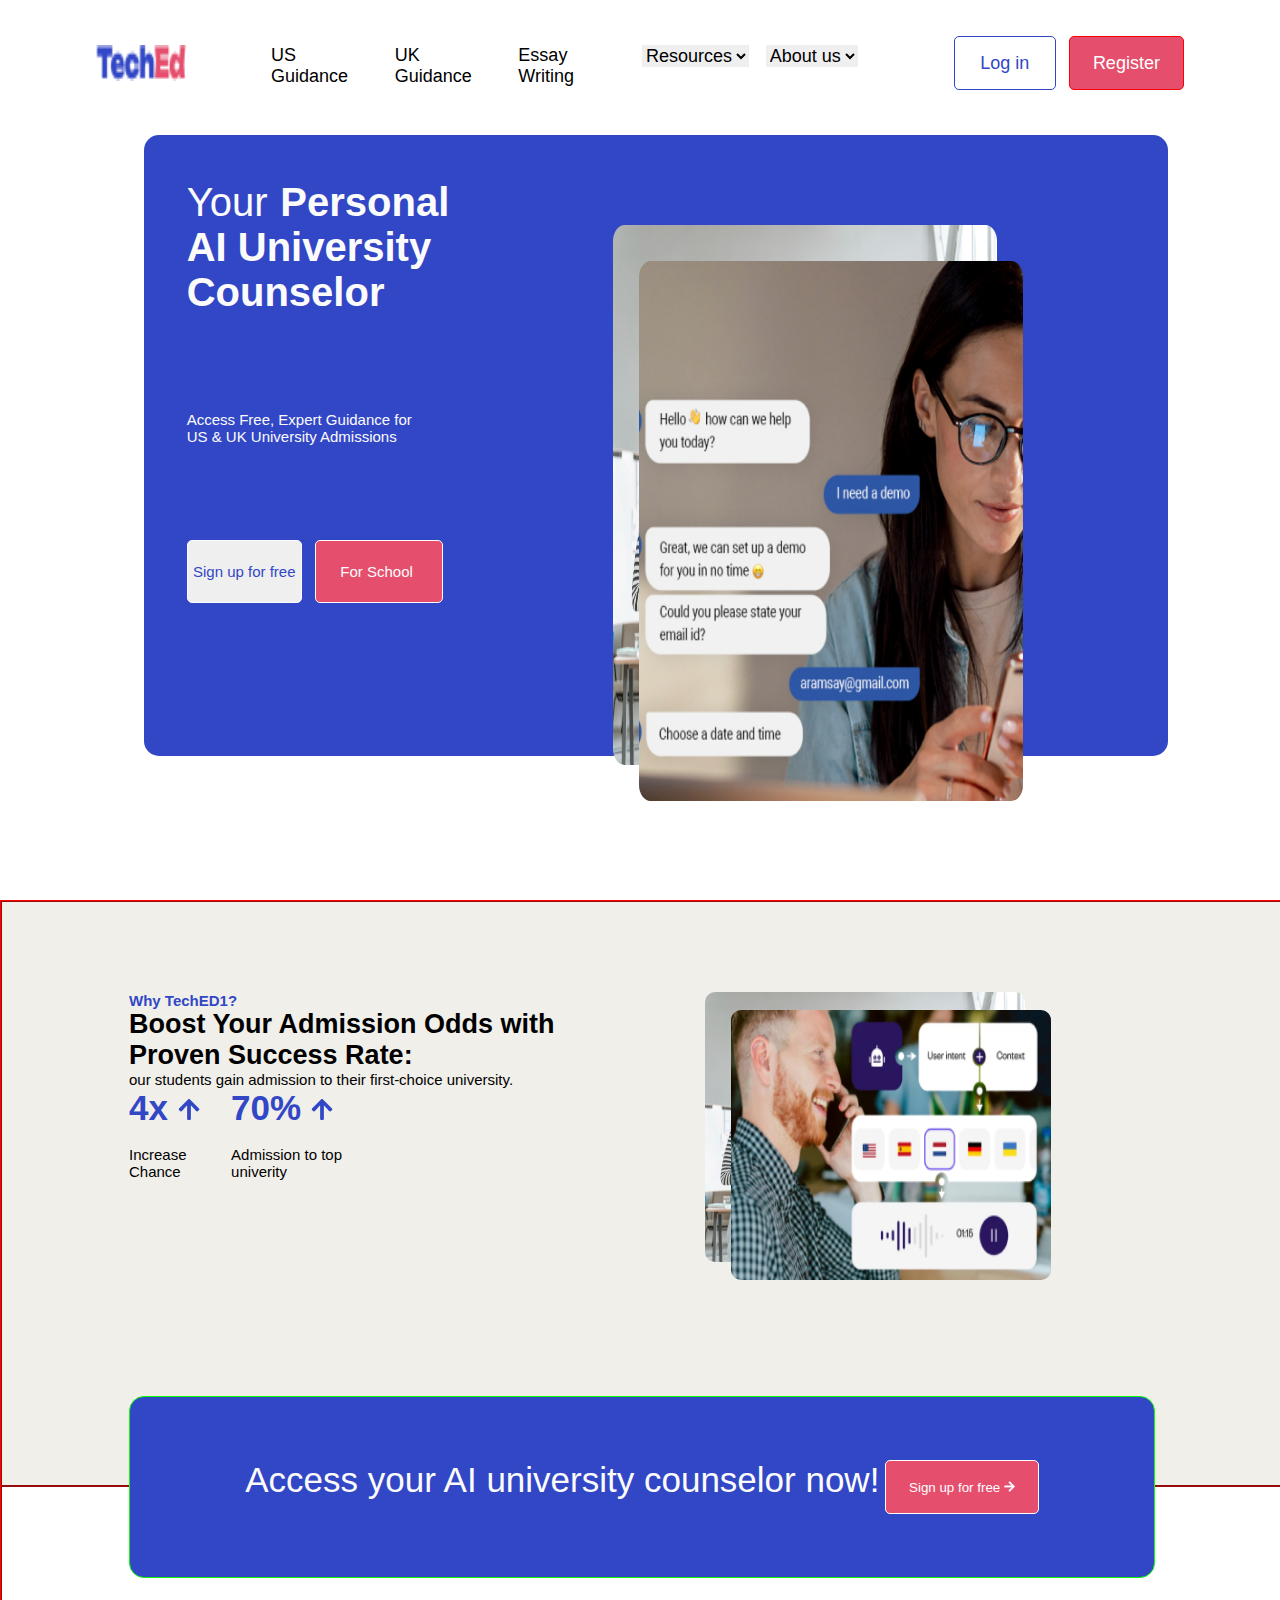
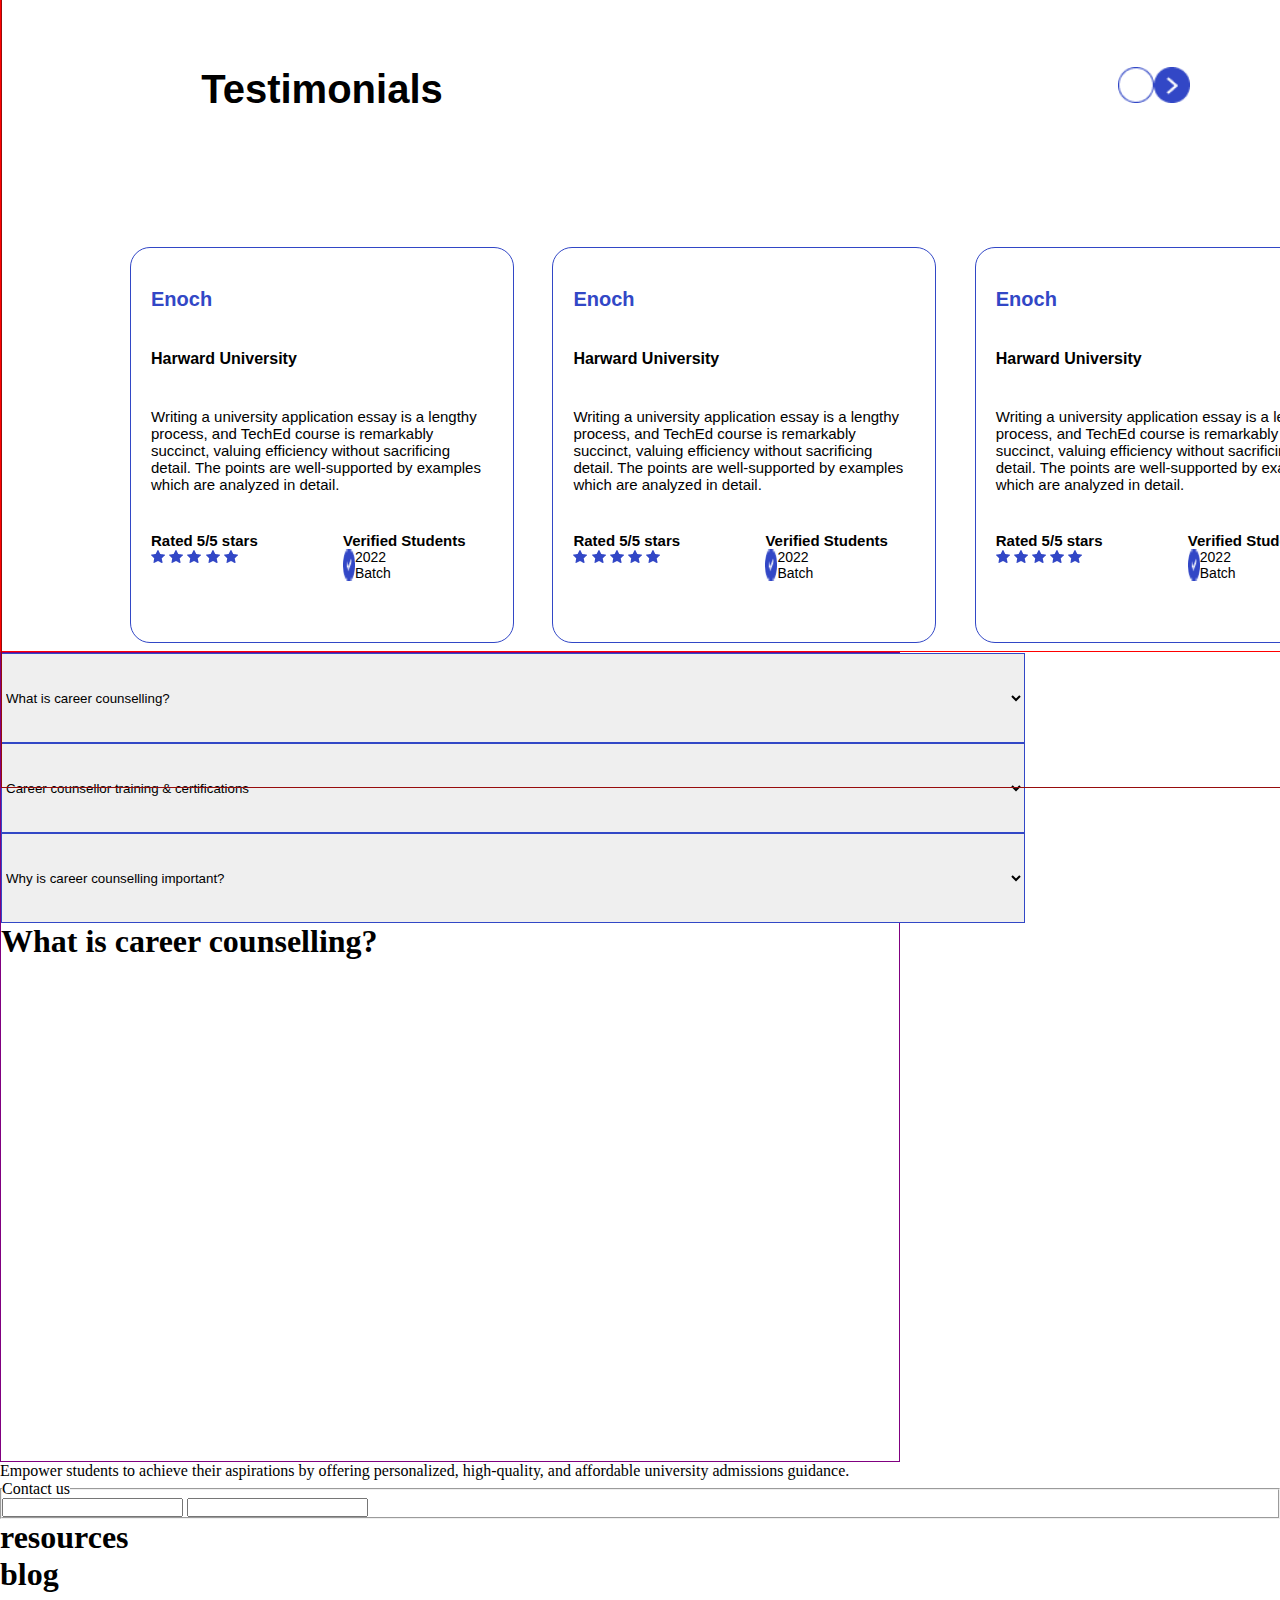
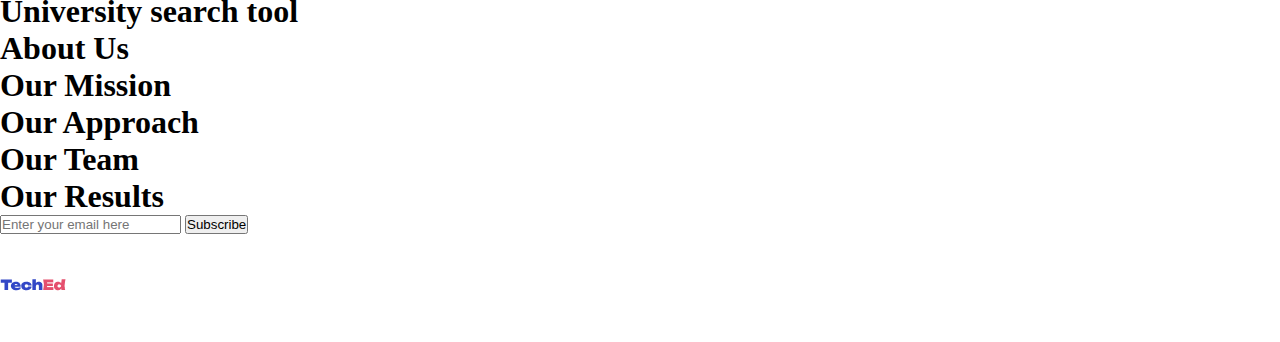
==== Project7/index.html @ 2dbfc1c6 "Projects" ====
<html>
  <head>
    <link rel="stylesheet" href="style.css" />
  </head>
  <body>
    <!-- Home page -->
    <div id="home">
      <div class="nav-bar">
        <div class="logo"><img class="logo1" src="TechEd.png" alt="" /></div>
        <div class="nav-container">
          <div class="nav-box">US Guidance</div>
          <div class="nav-box">UK Guidance</div>
          <div class="nav-box">Essay Writing</div>
          <div class="nav-box">
            <form action="">
                <select name="Resources" id="Resources">
                    <option value="Resources" >Resources</option>
                </select>
              </div>
              <div class="nav-box"><select name="About us" id="About-us">
                <option value="About us">About us</option>
              </select></div>

            </form>
        </div>
        <div class="nav-buttons-container">
          <button class="nav-button-login">Log in</button>
          <button class="nav-button-register">Register</button>
        </div>
      </div>

      <div class="home-page">
        <div class="home-discription">
          <div class="home-headin-container">

            <div class="home-h1">
                <div class="home-h">
                    <h1 class="home-text-style">Your</h1>
                    <h1 class="home-text-style1">Personal</h1>
                    
                </div>
                <h1 class="home-text-style1">AI University</h1>
                <h1 class="home-text-style1">Counselor</h1>
                
            </div>
            <div>
                <p class="home-para">
                  Access Free, Expert Guidance for 
                </p>
                <p class="home-para">US & UK University Admissions</p>

            </div>
            <div class="home-butt-container">
              <button class="butt-signup">Sign up for free</button>
              <button class="butt-school">
                For School <img src=".png" alt="" />
              </button>
            </div>
          </div>
          <div class="home-img-container">
            <div class="img1">
                <img class="img1" src="imgpeople.png" alt="" />
 
            </div>
            <div class="img2">
              <img class="img2" src="Chatbot-technology-blog-banner 1.png" alt="" />
            </div>
          </div>
        </div>
      </div>

      <!-- container1 -->
    </div>
    <div id="container-content">
      <div class="container1">
        <div class="c1-content">
            <div class="c1-description">
              <h1 class="c1-tagline">Why TechED1?</h1>
              <h1 class="c1-heading">
                Boost Your Admission Odds with Proven Success Rate:
              </h1>
              <p class="para">
                our students gain admission to their first-choice university.
              </p>
              <div class="c1-style">
                <div>
                    <h1 style="font-family: sans-serif;
                    font-weight: 600;
                    font-size: 35px;
                    color: #3247C6;
                    margin-bottom: 2vh;">4x <img src="upward arrow.png" alt=""></h1>
                    <h1 style="font-family: sans-serif;
                    font-weight: 300;
                    font-size: 15px;
                    color: #000000;">Increase Chance</h1>
                </div>
                <div>
                    <h1 style="font-family: sans-serif;
                    font-weight: 600;
                    font-size: 35px;
                    color: #3247C6;
                    margin-bottom: 2vh;" >70% <img src="upward arrow.png" alt=""></h1>
                    <h1 style="font-family: sans-serif;
                    font-weight: 300;
                    font-size: 15px;
                    color: #000000;">Admission to top univerity</h1>
                </div>
              </div>
            </div>
            <div class="c1-img-container">
              <div class="c1-img1"><img class="c1-img1" src="imgpeople.png" alt="" /></div>
              <div class="c1-img2">
                <img class="c1-img2" src="human-experience-1-1024x767 1.png" alt="" />
              </div>
            </div>

        </div>
      </div>

      <!-- container2 -->

      <div class="container2">
        <div class="c2-container">
          <h1 class="c2-heading">Access your AI university counselor now!</h1>
          <button class="c2-button">
            Sign up for free <img src="right arrow.png" alt="" />
          </button>
        </div>
      </div>

      <!-- container3 -->

      <div class="container3-testimonials">
        <div class="testi-container">
            <h1 class="Testimonials">Testimonials 
            </h1>
            <div class="croll-direction">
                <img src="Rectangle 38.png" alt="">
                <img src="Group 1000003545.png" alt="">

            </div>

        </div>
        <div class="c3-scroll-container">
          <div class="c3-desc-box">
            <div class="c3-box-heading">Enoch</div>
            <h1 style="font-family: sans-serif;
            font-weight: 600;
            font-size: 16px;
            color: #000000;">Harward University</h1>
            <p class="c3-box-para">
              Writing a university application essay is a lengthy process, and
              TechEd course is remarkably succinct, valuing efficiency without
              sacrificing detail. The points are well-supported by examples
              which are analyzed in detail.
            </p>
            <div class="c3-rating-container">
              <div class="c3-box-rating1">
                <h1 style="font-family: sans-serif;
                font-weight: 600;
                font-size: 15px;
                color: #000000;">Rated 5/5 stars</h1>
                <div>
                  <img src="star.png" alt="" />
                  <img src="star.png" alt="" />
                  <img src="star.png" alt="" />
                  <img src="star.png" alt="" />
                  <img src="star.png" alt="" />
                </div>
              </div>

              <div class="c3-box-rating2">
                <h1 style="font-family: sans-serif;
                font-weight: 600;
                font-size: 15px;
                color: #000000;">Verified Students</h1>
                <div class="c2-batch">
                  <img src="check mark.png" alt="" />
                  <h1 style="font-family: sans-serif;
                  font-weight: 500;
                  font-size: 14px;
                  color: #000000;">2022 Batch</h1>
                </div>
              </div>
            </div>
          </div>

          <div class="c3-desc-box">
            <div class="c3-box-heading">Enoch</div>
            <h1 style="font-family: sans-serif;
            font-weight: 600;
            font-size: 16px;
            color: #000000;">Harward University</h1>
            <p class="c3-box-para">
              Writing a university application essay is a lengthy process, and
              TechEd course is remarkably succinct, valuing efficiency without
              sacrificing detail. The points are well-supported by examples
              which are analyzed in detail.
            </p>
            <div class="c3-rating-container">
              <div class="c3-box-rating1">
                <h1 style="font-family: sans-serif;
                font-weight: 600;
                font-size: 15px;
                color: #000000;">Rated 5/5 stars</h1>
                <div>
                  <img src="star.png" alt="" />
                  <img src="star.png" alt="" />
                  <img src="star.png" alt="" />
                  <img src="star.png" alt="" />
                  <img src="star.png" alt="" />
                </div>
              </div>

              <div class="c3-box-rating2">
                <h1 style="font-family: sans-serif;
                font-weight: 600;
                font-size: 15px;
                color: #000000;">Verified Students</h1>
                <div class="c2-batch">
                  <img src="check mark.png" alt="" />
                  <h1  style="font-family: sans-serif;
                  font-weight: 500;
                  font-size: 14px;
                  color: #000000;">2022 Batch</h1>
                </div>
              </div>
            </div>
          </div>

          <div class="c3-desc-box">
            <div class="c3-box-heading">Enoch</div>
            <h1 style="font-family: sans-serif;
            font-weight: 600;
            font-size: 16px;
            color: #000000;">Harward University</h1>
            <p class="c3-box-para">
              Writing a university application essay is a lengthy process, and
              TechEd course is remarkably succinct, valuing efficiency without
              sacrificing detail. The points are well-supported by examples
              which are analyzed in detail.
            </p>
            <div class="c3-rating-container">
              <div class="c3-box-rating1">
                <h1 style="font-family: sans-serif;
                font-weight: 600;
                font-size: 15px;
                color: #000000;">Rated 5/5 stars</h1>
                <div>
                  <img src="star.png" alt="" />
                  <img src="star.png" alt="" />
                  <img src="star.png" alt="" />
                  <img src="star.png" alt="" />
                  <img src="star.png" alt="" />
                </div>
              </div>

              <div class="c3-box-rating2">
                <h1 style="font-family: sans-serif;
                font-weight: 600;
                font-size: 15px;
                color: #000000;">Verified Students</h1>
                <div class="c2-batch">
                  <img src="check mark.png" alt="" />
                  <h1 style="font-family: sans-serif;
                  font-weight: 500;
                  font-size: 14px;
                  color: #000000;">2022 Batch</h1>
                </div>
              </div>
            </div>
          </div>

          <div class="c3-desc-box">
            <div class="c3-box-heading">Enoch</div>
            <h1 style="font-family: sans-serif;
            font-weight: 600;
            font-size: 16px;
            color: #000000;">Harward University</h1>
            <p class="c3-box-para">
              Writing a university application essay is a lengthy process, and
              TechEd course is remarkably succinct, valuing efficiency without
              sacrificing detail. The points are well-supported by examples
              which are analyzed in detail.
            </p>
            <div class="c3-rating-container">
              <div class="c3-box-rating1">
                <h1 style="font-family: sans-serif;
                font-weight: 600;
                font-size: 15px;
                color: #000000;">Rated 5/5 stars</h1>
                <div>
                  <img src="star.png" alt="" />
                  <img src="star.png" alt="" />
                  <img src="star.png" alt="" />
                  <img src="star.png" alt="" />
                  <img src="star.png" alt="" />
                </div>
              </div>

              <div class="c3-box-rating2">
                <h1 style="font-family: sans-serif;
                font-weight: 600;
                font-size: 15px;
                color: #000000;">Verified Students</h1>
                <div class="c2-batch">
                  <img src="check mark.png" alt="" />
                  <h1 style="font-family: sans-serif;
                  font-weight: 500;
                  font-size: 14px;
                  color: #000000;">2022 Batch</h1>
                </div>
              </div>
            </div>
          </div>

          <div class="c3-desc-box">
            <div class="c3-box-heading">Enoch</div>
            <h1 style="font-family: sans-serif;
            font-weight: 600;
            font-size: 16px;
            color: #000000;">Harward University</h1>
            <p class="c3-box-para">
              Writing a university application essay is a lengthy process, and
              TechEd course is remarkably succinct, valuing efficiency without
              sacrificing detail. The points are well-supported by examples
              which are analyzed in detail.
            </p>
            <div class="c3-rating-container">
              <div class="c3-box-rating1">
                <h1 style="font-family: sans-serif;
                font-weight: 600;
                font-size: 15px;
                color: #000000;">Rated 5/5 stars</h1>
                <div>
                  <img src="star.png" alt="" />
                  <img src="star.png" alt="" />
                  <img src="star.png" alt="" />
                  <img src="star.png" alt="" />
                  <img src="star.png" alt="" />
                </div>
              </div>

              <div class="c3-box-rating2">
                <h1 style="font-family: sans-serif;
                font-weight: 600;
                font-size: 15px;
                color: #000000;">Verified Students</h1>
                <div class="c2-batch">
                  <img src="check mark.png" alt="" />
                  <h1 style="font-family: sans-serif;
                  font-weight: 500;
                  font-size: 14px;
                  color: #000000;">2022 Batch</h1>
                </div>
              </div>
            </div>
          </div>
        </div>
      </div>
    </div>

    <!-- FAQ -->

    <div class="FAQ">
      <div class="faq-desc-container">
        <div class="faq-box">
          <div class="faq-description">

            <form action="">
                <select name="What is career counselling?" id="faq1">
                    <option value="" >What is career counselling?</option>
                    <option value="" >We spend roughly 8-12 hours a day, 5-6 days a week at work, building the foundations for a happy and successful life. It is important that we choose something we would enjoy doing for the rest of our lives. However, this is easier said than done, given that there are 12,000+ career options available today. How do we choose the right career path? Which of our interests would be best suited as a profession?</option>

                </select>

                <select name="What is career counselling?" id="faq1">
                    <option value="" >Career counsellor training & certifications</option>
                    <option value="" >We spend roughly 8-12 hours a day, 5-6 days a week at work, building the foundations for a happy and successful life. It is important that we choose something we would enjoy doing for the rest of our lives. However, this is easier said than done, given that there are 12,000+ career options available today. How do we choose the right career path? Which of our interests would be best suited as a profession?</option>

                </select>

                <select class="faq1" name="What is career counselling?" id="faq1">
                    <option class="option1" value="" >Why is career counselling important?</option>
                    <option class="option1" value="" >We spend roughly 8-12 hours a day, 5-6 days a week at work, building the foundations for a happy and successful life. It is important that we choose something we would enjoy doing for the rest of our lives. However, this is easier said than done, given that there are 12,000+ career options available today. How do we choose the right career path? Which of our interests would be best suited as a profession?</option>

                </select>
              
              

            </form>
            <h1>What is career counselling?</h1>
          </div>
          <!-- <select name="" id="select-icon">
            <p>
              We spend roughly 8-12 hours a day, 5-6 days a week at work,
              building the foundations for a happy and successful life. It is
              important that we choose something we would enjoy doing for the
              rest of our lives. However, this is easier said than done, given
              that there are 12,000+ career options available today. How do we
              choose the right career path? Which of our interests would be best
              suited as a profession?
            </p>
          </select> -->
        </div>

        <!-- <div class="line"></div>

        <div class="faq-box">
          <div class="faq-description">
            <h1>Career counsellor training & certifications</h1>
          </div>
          <select name="" id="select-icon">
            <p>
              We spend roughly 8-12 hours a day, 5-6 days a week at work,
              building the foundations for a happy and successful life. It is
              important that we choose something we would enjoy doing for the
              rest of our lives. However, this is easier said than done, given
              that there are 12,000+ career options available today. How do we
              choose the right career path? Which of our interests would be best
              suited as a profession?
            </p>
          </select>
        </div>

        <div class="line"></div>

        <div class="faq-box">
          <div class="faq-description">
            <h1>Why is career counselling important?</h1>
          </div>
          <select name="" id="select-icon">
            <p>
              We spend roughly 8-12 hours a day, 5-6 days a week at work,
              building the foundations for a happy and successful life. It is
              important that we choose something we would enjoy doing for the
              rest of our lives. However, this is easier said than done, given
              that there are 12,000+ career options available today. How do we
              choose the right career path? Which of our interests would be best
              suited as a profession?
            </p>
          </select>
        </div>

        <div class="line"></div> -->
      </div>
    </div>

    <!-- Footer -->
    <div id="footer">
      <div class="footer-container">
        <div class="foot-sub-cont1">
          <p class="foot-desc">
            Empower students to achieve their aspirations by offering
            personalized, high-quality, and affordable university admissions
            guidance.
          </p>
          <fieldset class="foot-content">
            <legend class="contact us">Contact us</legend>
            <input type="text" />
            <input type="text" />
          </fieldset>

          <!-- folow us ch icons rahilet te de -->
        </div>
        <div class="foot-sub-cont2">
          <div class="foot-box">
            <div class="foot-resource1">
              <h1>resources</h1>
              <h1>blog</h1>
              <h1>University search tool</h1>
            </div>
            <div class="foot-about-us">
              <h1>About Us</h1>
              <h1>Our Mission</h1>
              <h1>Our Approach</h1>
              <h1>Our Team</h1>
              <h1>Our Results</h1>
            </div>
          </div>
          <div class="foot-email">
            <input type="email" placeholder="Enter your email here" />
            <button class="subscribe">Subscribe</button>
          </div>
        </div>
      </div>
      <div class="logo"><img src="TechEd.png" alt="" /></div>
    </div>
  </body>
</html>
---- Project7/style.css ----
*{
    margin: 0px;
    padding: 0px;

}

#home{
    height: 100vh;
    width: 100vw;
    border: 1ps solid black;
    box-sizing: border-box;

}

.nav-bar{
    height: 15vh;
    width: 100vw;
    /* border: 1px solid black; */
    box-sizing: border-box;
    
    padding-left: 6rem;
    padding-right: 6rem;
    display: flex;
    flex-direction: row;
    justify-content: space-between;
}

.logo{
    height: 7vh;
    width: 7vw;
    /* border: 1ps solid black; */
    margin-top: 5vh;

}

.logo1{
    height: 4vh;
    width: 7vw;
    /* border: 1ps solid black; */
    /* margin-top: 5vh; */

}

.nav-container{
    height: 10vh;
    width: 50vw;
    /* border: 1px solid red; */
    box-sizing: border-box;
    display: flex;
    flex-direction: row;
    justify-content: space-evenly;
    margin-top: 5vh;
    
}

.nav-box{
    height: 10vh;
    width: 8vw;
    /* border: 1px solid rgb(234, 255, 0); */
    box-sizing: border-box;
    font-family: sans-serif;
    font-weight: 400;
    font-size: 18px;

}

#Resources{
    font-family: sans-serif;
    font-weight: 400;
    font-size: 18px;
    border: none;

}

#About-us{
    font-family: sans-serif;
    font-weight: 400;
    font-size: 18px;
    border: none;

}

.nav-buttons-container{
    height: 10vh;
    width: 18vw;
    /* border: 1px solid rgb(234, 255, 0); */
    box-sizing: border-box;
    display: flex;
    flex-direction: row;
    justify-content: space-between;
    margin-top: 4vh;
    
    
}

.nav-button-login{
    height: 6vh;
    width: 8vw;
    border: 1px solid #3247C6;
    box-sizing: border-box;
    font-family: sans-serif;
    font-weight: 400;
    font-size: 18px;
    color: #3247C6;
    border-radius: 5px;
    background-color: #FFFFFF00;
}

.nav-button-register{
    height: 6vh;
    width: 9vw;
    border: 1px solid red;
    box-sizing: border-box;
    font-family: sans-serif;
    font-weight: 400;
    font-size: 18px;
    color: #ffffff;
    background-color: #E54F6D;
    border-radius: 5px;
}
















/* home page */






.home-page{
    height: 85vh;
    width: 100vw;
    /* border: 1px solid rgb(205, 24, 24); */
    box-sizing: border-box;
    padding-left: 9rem;
}


.home-discription{
    height: 69vh;
    width: 80vw;
    /* border: 1px solid red; */
    box-sizing: border-box;
    display: flex;
    flex-direction: row;
    justify-content: space-evenly;
    background-color: #3247C6;
    border-radius: 15px;

}



.home-headin-container{
    height: 50vh;
    width: 30vw;
    /* border: 1px solid black; */
    box-sizing: border-box;
    margin-top: 5vh;
    display: flex;
    flex-direction: column;
    justify-content: space-between;

}


.home-img-container{
    height: 50vh;
    width: 40vw;
    /* border: 1px solid red; */
    box-sizing: border-box;
    position: relative;
    margin-top: 10vh;
}


.img1{
    height: 60vh;
    width: 30vw;
    position: absolute;
    /* top: 10vh; */
    border-radius: 3%;
    /* background-image: linear-gradient(rgba(22, 21, 21, 0.34)),url("imgpeople.png"); */
}

.img2{
    height: 60vh;
    width: 30vw;
    position: absolute;
    top: 2vh;
    left: 1vw;
    border-radius: 3%;
}

.home-text-style{
    font-family: sans-serif;
    font-weight: 400;
    font-size: 40px;
    margin-right: 1vw;
    color: #FBFBFB;
}

.home-text-style1{
    font-family: sans-serif;
    font-weight: 800;
    font-size: 40px;
    color: #FBFBFB;
}

.home-h{
    display: flex;
    flex-direction: row;
}


.home-para{
    font-family: sans-serif;
    font-weight: 500;
    font-size: 15px;
    color: #FBFBFB;
}

.home-butt-container{
    height: 10vh;
    width: 20vw;
    /* border: 1px solid black; */
    display: flex;
    flex-direction: row;
    justify-content: space-between;
}


.butt-signup{
        height: 7vh;
        width: 9vw;
        border: 1px solid #FBFBFB;
        font-family: sans-serif;
    font-weight: 500;
    font-size: 15px;
    color: #3247C6;
    border-radius: 5px;
}

.butt-school{
    height: 7vh;
    width: 10vw;
    border: 1px solid #FBFBFB;
    font-family: sans-serif;
    font-weight: 500;
    font-size: 15px;
    color: #FBFBFB;
    border-radius: 5px;
    background-color: #E54F6D;

}


#container-content{
    height: 150vh;
    width: 100vw;
    border: 1px solid red;
    position: relative;
}
.container1{
    height: 65vh;
    width: 100vw;
    border: 1px solid rgb(151, 12, 12);
    /* position: absolute; */
   box-sizing: border-box;
   background-color: #f0efea;
}

.c1-content{
    height: 35vh;
    width: 80vw;
    /* border: 1px solid rgb(151, 12, 12); */
    display: flex;
    flex-direction: row;
    justify-content: space-between;
    margin: auto;
    margin-top: 10vh;


}
.c1-description{
    height: 35vh;
    width: 35vw;
 /* border: 1px solid rgb(151, 12, 12);
 display: flex; */
 flex-direction: column;
 justify-content: space-between;
 
}

.c1-tagline{
    font-family: sans-serif;
    font-weight: 600;
    font-size: 15px;
    color: #3247C6;

}



.c1-heading{
    font-family: sans-serif;
    font-weight: 800;
    font-size: 27px;
    color: #000000;
}

.para{
    font-family: sans-serif;
    font-weight: 300;
    font-size: 15px;
    color: #000000;
}

.c1-style{
    height: 12vh;
    width: 20vw;
    display: flex;
    flex-direction: row;
    justify-content: space-between;
}

.c1-img-container{
    height: 35vh;
 width: 35vw;
 /* border: 1px solid rgb(151, 12, 12); */
position: relative;

}

.c1-img1{
    height: 30vh;
    width: 25vw;
    /* position: relative; */
    border-radius: 10px;
}


.c1-img2{
    height: 30vh;
    width: 25vw; 
    position: absolute;
    top: 1vh;
    left: 1vw;
    border-radius: 10px;
}




/* container 2 */

.container2{
    height: 20vh;
    width: 80vw;
    background-color: #3247C6;
    border: 1px solid rgb(13, 255, 0);
    
    position: absolute;
    top: 55vh;
    /* top: 5vh; */
    left: 10vw;
    bottom: 10vh;
    border-radius: 15px;
    
    /* z-index: 1; */

    

}

.c2-container{
    height: 10vh;
    width: 62vw;
    display: flex;
    flex-direction: row;
    justify-content: space-between;
    margin: auto;
    margin-top: 7vh;
}

.c2-heading{
    font-family: sans-serif;
    font-weight: 500;
    font-size: 35px;
    color: #FBFBFB;
    text-align: center;
    
    border-radius: 5px;
}


.c2-button{
    height: 6vh;
    width: 12vw;
    border: 1px solid #ffffff;
    background-color: #E54F6D;
    color: #ffffff;
    border-radius: 5px;
}

.container3-testimonials{
    height: 100vh;
    width: 100vw;
    border: 1px solid rgb(151, 12, 12);
    /* position: absolute; */
    

}

.Testimonials{
    height: 10vh;
    width: 50vw;
    margin-top: 20vh;
    text-align: center;
    font-family: sans-serif;
    font-weight: 800;
    font-size: 40px;
    color: black;
}

.croll-direction{
    height: 4vh;
    width: 4vh;
    margin-top: 20vh;
    display: flex;
    flex-direction: row;
    justify-content: space-between;
    margin-right: 10vw;
}

.testi-container{
    display: flex;
    flex-direction: row;
    justify-content: space-between;
}

.c3-scroll-container{
    height: 45vh;
    width: 90vw;
    /* border: 1px solid rgb(151, 12, 132); */
    display: flex;
    flex-direction: row;
    /* justify-content: space-evenly; */
    overflow: auto;
    margin: auto;
    margin-top: 10vh;
    margin-left: 10vw;
    
}

.c3-scroll-container::-webkit-scrollbar{
    display: none;
}

.c3-desc-box{
    height: 44vh;
    width: 30vw;
    border: 1px solid #3247C6;
    box-sizing: border-box;
    flex-shrink: 0;
    margin-right: 3vw;
    border-radius: 20px;
    /* margin: 10px; */
    padding-left: 20px;
    padding-right: 20px;
    padding-top: 40px;
    padding-bottom: 20px;
    display: flex;
    flex-direction: column;
    justify-content: space-between;
}


.c3-box-heading{
    font-family: sans-serif;
    font-weight: 700;
    font-size: 20px;
    color: #3247C6;
}

.c3-box-para{
    font-family: sans-serif;
    font-weight: 400;
    font-size: 15px;
    color: #000000;
}


.c3-box-rating1{
    width: 25vw;
    font-family: sans-serif;
    font-weight: 500;
    font-size: 15px;
    color: #000000;
}

.c3-box-rating2{
    width: 25vw;
    font-family: sans-serif;
    font-weight: 500;
    font-size: 15px;
    color: #000000;
}

.c3-rating-container{
    height: 10vh;
    width: 30vw;
    border: 1px soli black;
    display: flex;
    flex-direction: row;
    justify-content: space-between;
}


.c2-batch{
    width: 6vw;
    display: flex;
    flex-direction: row;
    justify-content: space-between;
}



















/* footer */
.FAQ{
    height: 90vh;
    width: 100vh;
    border: 1px solid purple;
    box-sizing: border-box;
}

#faq1{
    height: 10vh;
    width: 80vw;
    border: 1px solid  #3247C6;
}


.option1{
    height: 30vh;
    width: 80vw;
    border: 1px solid red;
}

.faq1{
    height: 30vh;
    width: 80vw;
    border: 1px solid red;
}
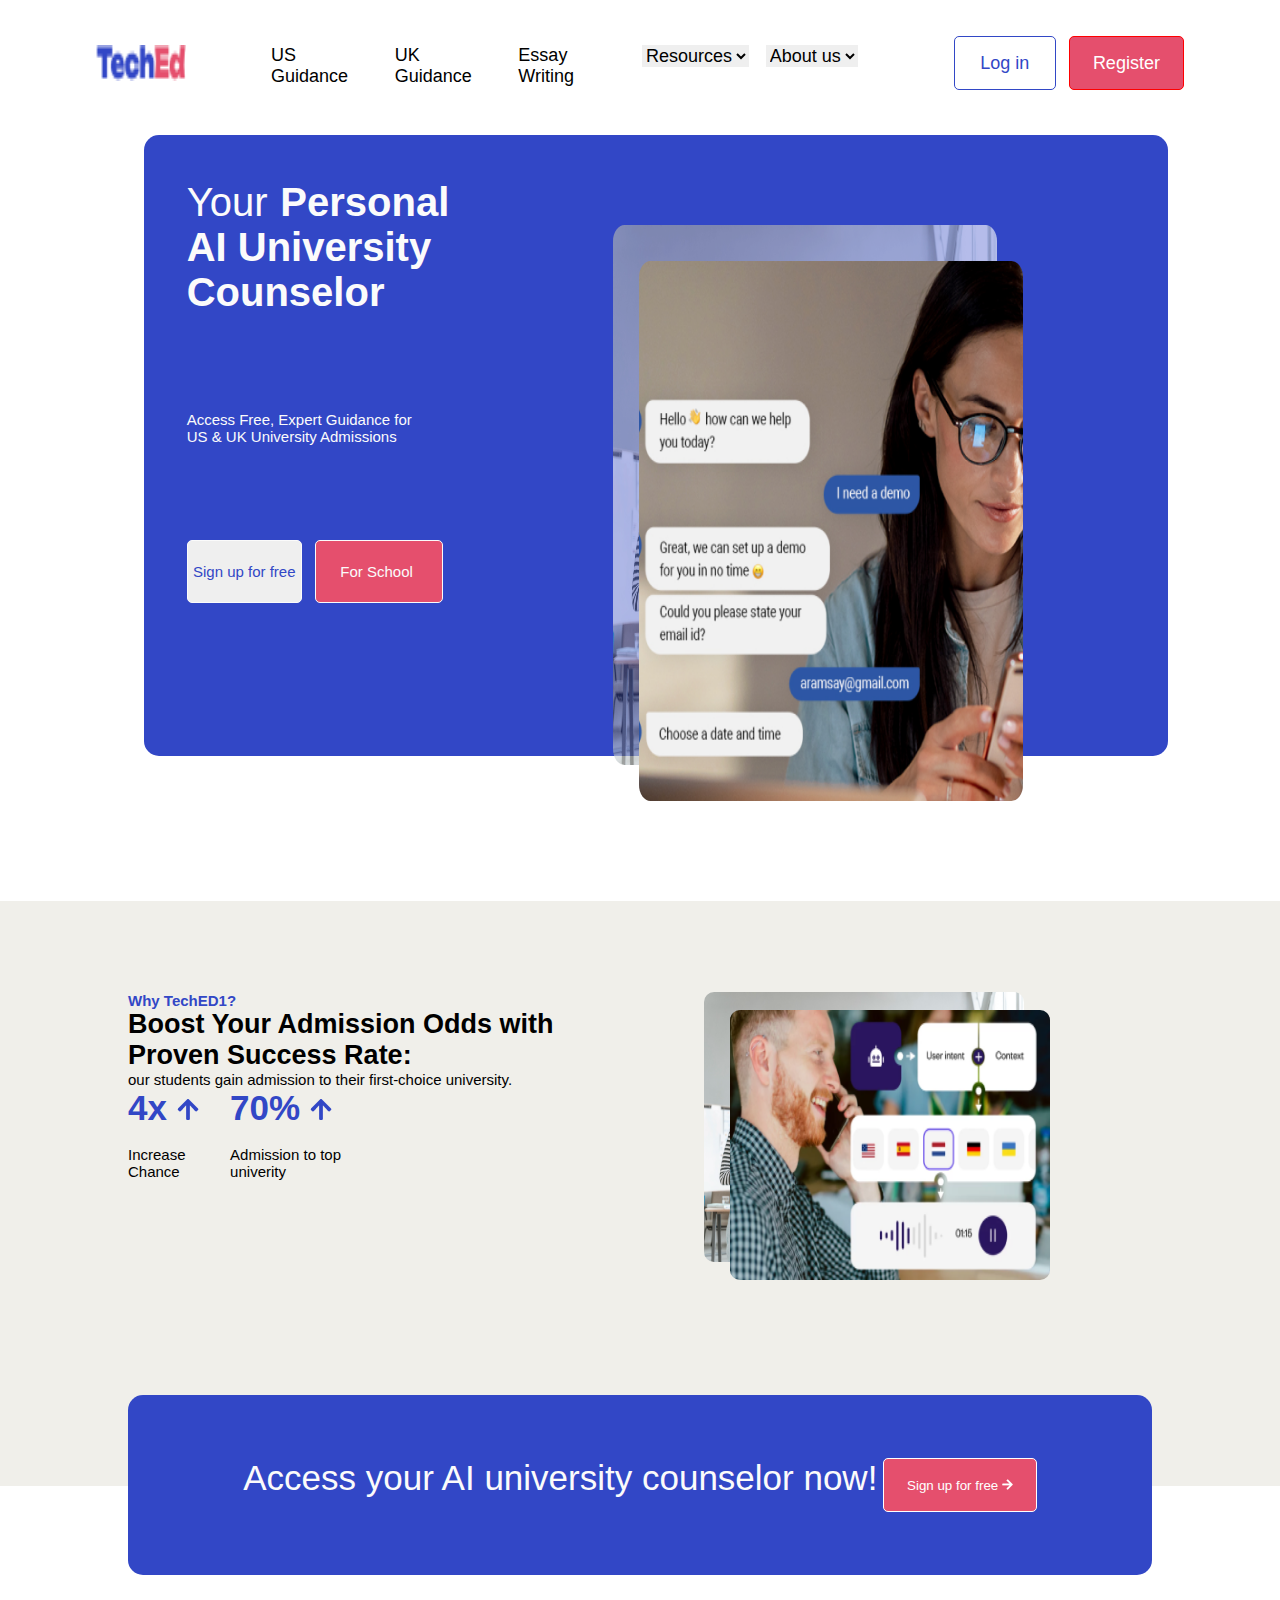
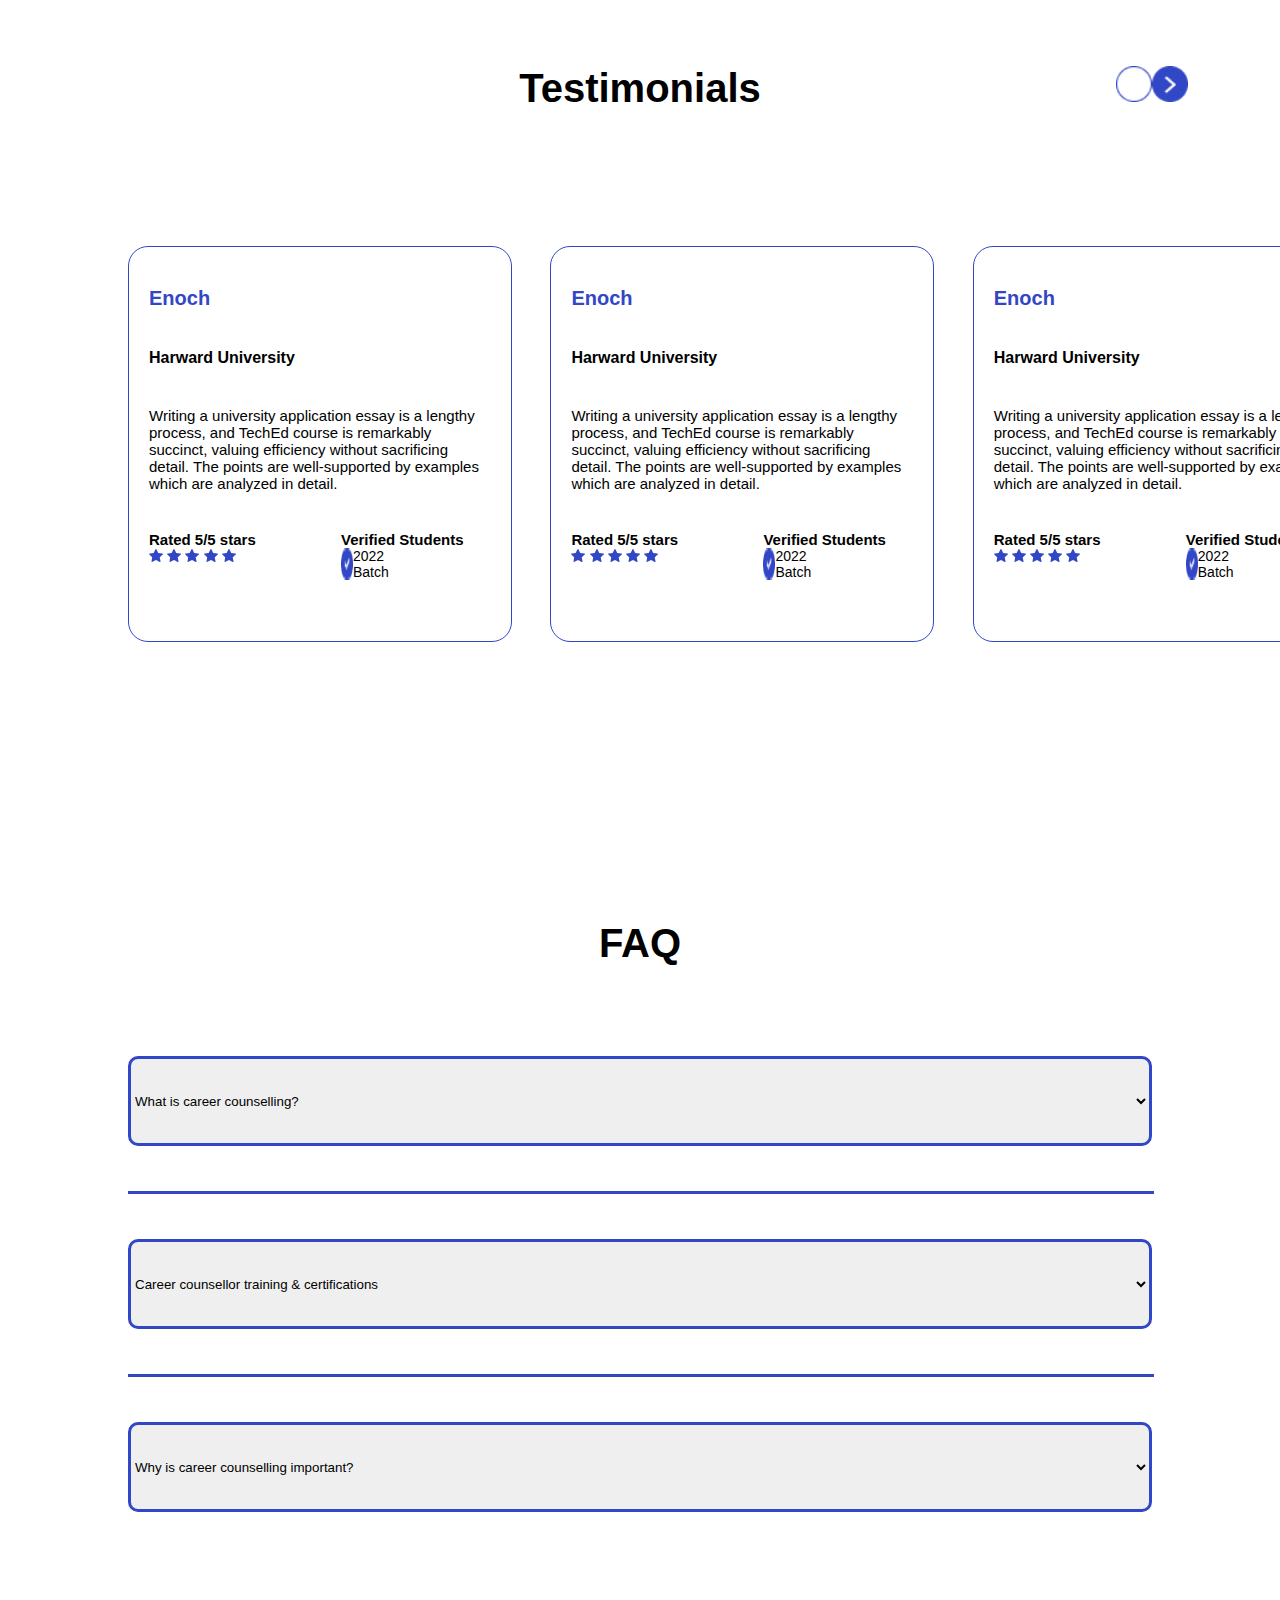
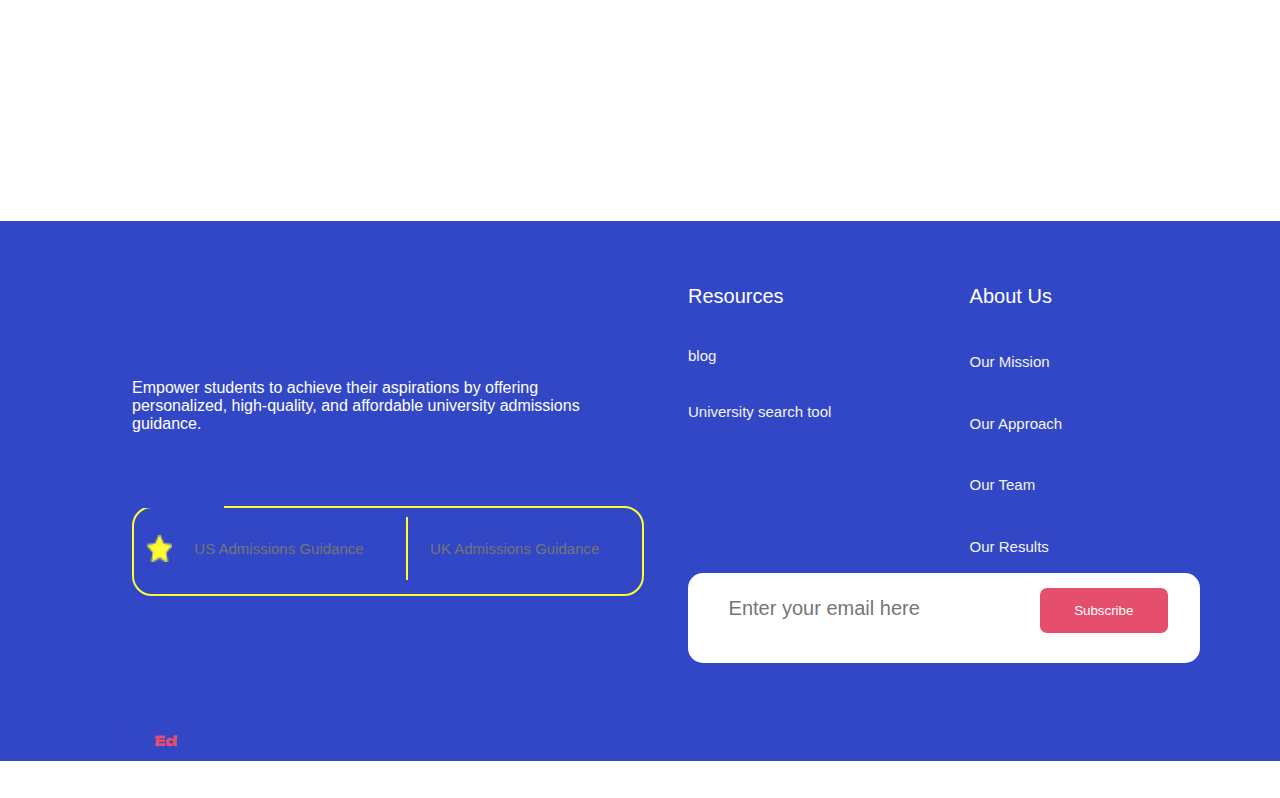
==== commit 54872c7c: "codde added" ====
--- a/Project7/index.html
+++ b/Project7/index.html
@@ -363,6 +363,8 @@
     <!-- FAQ -->
 
     <div class="FAQ">
+      <h1 class="Testimonials">FAQ
+      </h1>
       <div class="faq-desc-container">
         <div class="faq-box">
           <div class="faq-description">
@@ -374,22 +376,33 @@
 
                 </select>
 
+                <div class="line"></div>
+
                 <select name="What is career counselling?" id="faq1">
                     <option value="" >Career counsellor training & certifications</option>
                     <option value="" >We spend roughly 8-12 hours a day, 5-6 days a week at work, building the foundations for a happy and successful life. It is important that we choose something we would enjoy doing for the rest of our lives. However, this is easier said than done, given that there are 12,000+ career options available today. How do we choose the right career path? Which of our interests would be best suited as a profession?</option>
 
                 </select>
 
+                <div class="line"></div>
+
                 <select class="faq1" name="What is career counselling?" id="faq1">
                     <option class="option1" value="" >Why is career counselling important?</option>
-                    <option class="option1" value="" >We spend roughly 8-12 hours a day, 5-6 days a week at work, building the foundations for a happy and successful life. It is important that we choose something we would enjoy doing for the rest of our lives. However, this is easier said than done, given that there are 12,000+ career options available today. How do we choose the right career path? Which of our interests would be best suited as a profession?</option>
+                    <option class="option1" value="" >
+                      <h6>We spend roughly 8-12 hours a day, 5-6 days a week at work, building the foundations</h6>
+                      <h6> for a happy and successful life. It is important that we choose something we would </h6>
+                      <h6>enjoy doing for the rest of our lives. However, this is easier said than done, given </h6>
+                      <h6>that there are 12,000+ career options available today. How do we choose the right </h6>
+                      <h6>career path? Which of our interests would be best suited as a profession?</h6>
+                    </option>
+
 
                 </select>
               
               
 
             </form>
-            <h1>What is career counselling?</h1>
+            <!-- <h1>What is career counselling?</h1> -->
           </div>
           <!-- <select name="" id="select-icon">
             <p>
@@ -456,9 +469,11 @@
             guidance.
           </p>
           <fieldset class="foot-content">
-            <legend class="contact us">Contact us</legend>
-            <input type="text" />
-            <input type="text" />
+            <legend class="contactus"><h1 class="contactus1"></h1></legend>
+            <img style="height: 3vh;width: 2vw; margin-top: 3vh;" src="Vector (1).png" alt="">
+            <input class="contact-us2" type="text"  placeholder="US Admissions Guidance"/>
+            <div class="line1"></div>
+            <input class="contact-us2" type="text"  placeholder="UK Admissions Guidance" />
           </fieldset>
 
           <!-- folow us ch icons rahilet te de -->
@@ -466,20 +481,20 @@
         <div class="foot-sub-cont2">
           <div class="foot-box">
             <div class="foot-resource1">
-              <h1>resources</h1>
-              <h1>blog</h1>
-              <h1>University search tool</h1>
+              <h1 class="style1">Resources</h1>
+              <h1 class="style2">blog</h1>
+              <h1 class="style2">University search tool</h1>
             </div>
             <div class="foot-about-us">
-              <h1>About Us</h1>
-              <h1>Our Mission</h1>
-              <h1>Our Approach</h1>
-              <h1>Our Team</h1>
-              <h1>Our Results</h1>
+              <h1 class="style1">About Us</h1>
+              <h1 class="style2">Our Mission</h1>
+              <h1 class="style2">Our Approach</h1>
+              <h1 class="style2">Our Team</h1>
+              <h1 class="style2">Our Results</h1>
             </div>
           </div>
           <div class="foot-email">
-            <input type="email" placeholder="Enter your email here" />
+            <input class="email" type="email" placeholder="Enter your email here" />
             <button class="subscribe">Subscribe</button>
           </div>
         </div>
--- a/Project7/style.css
+++ b/Project7/style.css
@@ -195,6 +195,7 @@
     /* top: 10vh; */
     border-radius: 3%;
     /* background-image: linear-gradient(rgba(22, 21, 21, 0.34)),url("imgpeople.png"); */
+    opacity: 0.8;
 }
 
 .img2{
@@ -270,18 +271,20 @@
 
 
 #container-content{
-    height: 150vh;
+    height: 160vh;
     width: 100vw;
-    border: 1px solid red;
+    /* border: 1px solid red; */
+    padding-top: 1px;
     position: relative;
 }
 .container1{
     height: 65vh;
     width: 100vw;
-    border: 1px solid rgb(151, 12, 12);
+    /* border: 1px solid rgb(151, 12, 12); */
     /* position: absolute; */
    box-sizing: border-box;
    background-color: #f0efea;
+   padding-top: 1px;
 }
 
 .c1-content{
@@ -372,7 +375,7 @@
     height: 20vh;
     width: 80vw;
     background-color: #3247C6;
-    border: 1px solid rgb(13, 255, 0);
+    /* border: 1px solid rgb(13, 255, 0); */
     
     position: absolute;
     top: 55vh;
@@ -418,9 +421,9 @@
 }
 
 .container3-testimonials{
-    height: 100vh;
+    height: 60vh;
     width: 100vw;
-    border: 1px solid rgb(151, 12, 12);
+    /* border: 1px solid rgb(151, 12, 12); */
     /* position: absolute; */
     
 
@@ -435,6 +438,7 @@
     font-weight: 800;
     font-size: 40px;
     color: black;
+    margin-left: 25vw;
 }
 
 .croll-direction{
@@ -524,7 +528,7 @@
 .c3-rating-container{
     height: 10vh;
     width: 30vw;
-    border: 1px soli black;
+    /* border: 1px soli black; */
     display: flex;
     flex-direction: row;
     justify-content: space-between;
@@ -556,18 +560,28 @@
 
 
 
-/* footer */
+/* FAQ */
 .FAQ{
-    height: 90vh;
-    width: 100vh;
-    border: 1px solid purple;
-    box-sizing: border-box;
-}
-
+    height: 100vh;
+    width: 100vw;
+    /* border: 1px solid purple; */
+    box-sizing: border-box;
+}
+
+
+.faq-desc-container{
+    height: 50vh;
+    width: 80vw;
+    /* border: 1px solid purple; */
+    box-sizing: border-box;
+    margin-left: 10vw
+}
 #faq1{
     height: 10vh;
     width: 80vw;
-    border: 1px solid  #3247C6;
+    border: 3px solid  #3247C6;
+    border-radius: 10px;
+    margin-top: 5vh;
 }
 
 
@@ -575,10 +589,225 @@
     height: 30vh;
     width: 80vw;
     border: 1px solid red;
+    display: flex;
+    flex-direction: column;
 }
 
 .faq1{
     height: 30vh;
     width: 80vw;
     border: 1px solid red;
+}
+
+.faq-box{
+    
+}
+
+
+.line{
+    height: 1px;
+    width: 80vw;
+    border: 1px solid #3247C6;
+    background-color: #3247C6;
+    margin-top: 5vh;
+}
+
+
+
+
+
+
+
+
+
+
+
+
+
+
+
+
+
+
+
+
+
+
+
+
+
+
+
+/* Footer */
+
+#footer{
+    height: 60vh;
+    width: 100vw;
+    box-sizing: border-box;
+    padding-left: 7rem;
+    padding-right: 7rem;
+    background-color: #3247C6;
+    padding-top: 1px;
+}
+
+
+.footer-container{
+    height: 45vh;
+    width: 85vw;
+    /* border: 1px solid black; */
+    box-sizing: border-box;
+    margin-top: 7vh;
+    display: flex;
+    flex-direction: row;
+    justify-content: space-between;
+}
+
+.foot-desc{
+    font-family: sans-serif;
+    font-weight: 100;
+    font: 18px;
+    color: #ffffff;
+}
+
+.foot-sub-cont1{
+    height: 45vh;
+    width: 40vw;
+    /* border: 1px solid black; */
+    box-sizing: border-box;
+    padding: 20px;
+    display: flex;
+    flex-direction: column;
+    justify-content: space-evenly;
+}
+
+.foot-content{
+    height: 10vh;
+    width: 40vw;
+    /* border: 1px solid black; */
+    box-sizing: border-box;
+    border: 2px solid #FFFC31;
+    border-radius: 20px;
+    display: flex;
+    flex-direction: row;
+    justify-content: space-evenly;
+}
+
+.contactus1{
+    margin-left: 10vh;
+    font-family: sans-serif;
+    font-weight: 500;
+    font-size: 15px;
+    color: #000000;
+    background-color: #3247C6;
+}
+
+.contact-us2{
+    margin-left: 1vh;
+    margin-top: 1vh;
+    font-family: sans-serif;
+    font-weight: 500;
+    font-size: 15px;
+    color: #000000;
+    background-color: #3247C6;
+    border: none;
+    color: #FFFFFF;
+}
+
+.line1{
+    height: 7vh;
+    width: 1px;
+    border: 1px solid #FFFC31;
+    background-color: #FFFC31;
+    box-sizing: border-box;
+    margin-top: 1vh;
+
+}
+
+.foot-sub-cont2{
+    height: 45vh;
+    width: 40vw;
+    /* border: 1px solid black; */
+    box-sizing: border-box;
+
+}
+
+.foot-box{
+    height: 30vh;
+    width: 40vw;
+    /* border: 1px solid black; */
+    display: flex;
+    flex-direction: row;
+    justify-content: space-between;
+    box-sizing: border-box;
+
+}
+
+.foot-resource1{
+     height: 15vh;
+     width: 18vw;
+     /* border: 1px solid yellow; */
+     box-sizing: border-box;
+     display: flex;
+    flex-direction: column;
+    justify-content: space-between;
+
+}
+
+.foot-about-us{
+    height: 30vh;
+    width: 18vw;
+    /* border: 1px solid yellow; */
+    box-sizing: border-box;
+    display: flex;
+    flex-direction: column;
+    justify-content: space-between;
+
+}
+
+.foot-email{
+    height: 10vh;
+    width: 40vw;
+    /* border: 1px solid rgb(60, 255, 0); */
+    box-sizing: border-box;
+    margin-top: 2vh;
+    background-color: #FFFFFF;
+    color: #FFFFFF;
+    border-radius: 15px;
+   padding: 15px;
+}
+
+.style1{
+    font-family: sans-serif;
+    font-weight: 500;
+    font-size: 20px;
+    color: #FFFFFF;
+}
+
+.style2{
+    font-family: sans-serif;
+    font-weight: 100;
+    font-size: 15px;
+    color: #F4F4F4;
+}
+
+.email{
+    height: 4vh;
+    width: 17vw;
+    margin-left: 2vw;
+    font-family: sans-serif;
+    font-weight: 500;
+    font-size: 20px;
+    color: #FFFFFF;
+    border: none;
+}
+
+
+.subscribe{
+    height: 5vh;
+    width: 10vw;
+    background-color: #E54F6D;
+    color: #FFFFFF;
+    border-radius: 7px;
+    border: none;
+    margin-left: 7vw;
 }